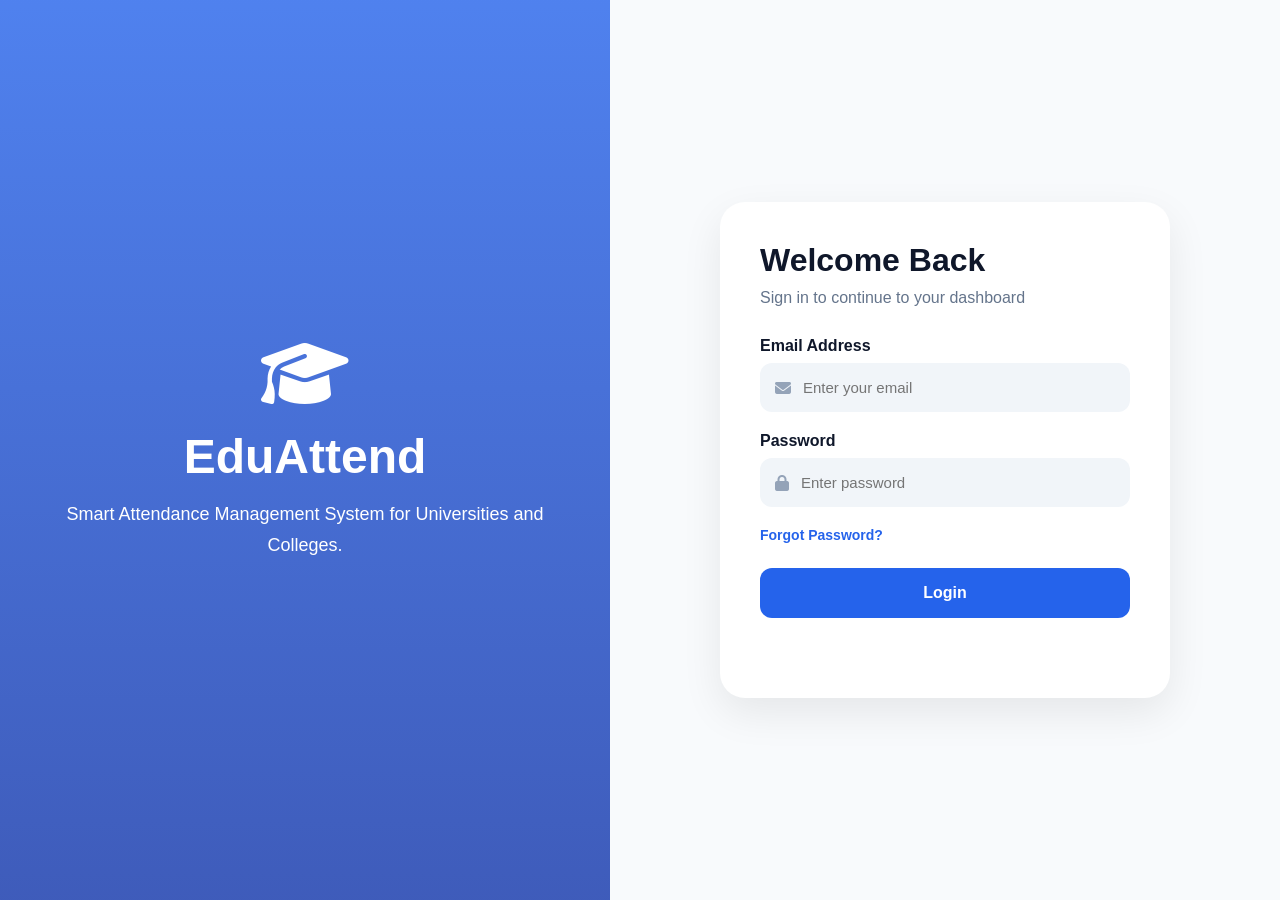
==== index.html @ f4bcd876 "renamed login.html to index.html" ====
<!DOCTYPE html>
<html lang="en">
<head>
<meta charset="UTF-8">
<meta name="viewport" content="width=device-width, initial-scale=1.0">

<title>EduAttend Login</title>

<link rel="stylesheet" href="login.css">

<link rel="stylesheet"
href="https://cdnjs.cloudflare.com/ajax/libs/font-awesome/6.5.2/css/all.min.css">
</head>

<body>

<div class="container">

    <div class="left-panel">

        <div class="overlay">

            <div class="brand">

                <i class="fa-solid fa-graduation-cap"></i>

                <h1>EduAttend</h1>

                <p>
                    Smart Attendance Management System
                    for Universities and Colleges.
                </p>

            </div>

        </div>

    </div>

    <div class="right-panel">

        <div class="login-card">

            <h2>Welcome Back</h2>

            <p class="subtitle">
                Sign in to continue to your dashboard
            </p>

            <form id="login-form">

                <div class="input-group">

                    <label>Email Address</label>

                    <div class="input-box">
                        <i class="fa-solid fa-envelope"></i>
                        <input
                            type="email"
                            id="email"
                            placeholder="Enter your email"
                            required
                        >
                    </div>

                </div>

                <div class="input-group">

                    <label>Password</label>

                    <div class="input-box">
                        <i class="fa-solid fa-lock"></i>
                        <input
                        id="password"
                            type="password"
                            placeholder="Enter password"
                            required
                        >
                    </div>

                </div>

                <div class="options">

                    

                    <a href="#">Forgot Password?</a>

                </div>

                <button type="submit" class="login-btn" id="login-btn">
                    <span id="btn-text">Login</span>
                <span id="loader" class="loader"></span>
                </button>
                
                <div id="message-box" class="message-box">  </div>

            </form>

        </div>

    </div>

</div>

<script>
    function showMessage(message, type) {
    const messageBox = document.getElementById('message-box');

    messageBox.textContent = message;

    messageBox.classList.remove('success', 'error');

    messageBox.classList.add(type);
    messageBox.classList.add('show');

    setTimeout(() => {
        messageBox.classList.remove('show');
    }, 3000);
    }

    document.getElementById('login-form').addEventListener( 'submit', async function(e){
    e.preventDefault();

    const email = document.getElementById('email').value;
    const password = document.getElementById('password').value;
    const form = document.getElementById('login-form');
    
    try{
        const loginBtn = document.getElementById('login-btn');
        const loader = document.getElementById('loader');
        const btnText = document.getElementById('btn-text');

        loginBtn.disabled = true;
        loader.classList.add('show');
        btnText.textContent = 'Logging in...';
        const response = await fetch(
            'https://attendance-app-backend-wasa.onrender.com/lecturer-login/',
            {
                method: 'POST',
                headers: {
                    'Content-Type': 'application/json'
                },
                body: JSON.stringify({
                    email: email,
                    password: password
                })
            }
        );
        const data = await response.json();

        if(response.ok){
        localStorage.setItem(
            'auth_token', data.token
        );
        loginBtn.disabled = false;
        loader.classList.remove('show');
        btnText.textContent = 'Login';
        showMessage(data.message, 'success');
        setTimeout(() => {
        window.location.href = 'dashboard.html';
    }, 3000);
    form.reset();
    }  else {
        loginBtn.disabled = false;
        loader.classList.remove('show');
        btnText.textContent = 'Login';
        showMessage(data.message, 'error');
    }

}catch (error) {
    loginBtn.disabled = false;
    loader.classList.remove('show');
    btnText.textContent = 'Login';
    showMessage('server error', 'error');

console.error(error);
} 

})

</script>

</body>
</html>
---- login.css ----
:root{
    --primary:#2563eb;
    --primary-dark:#1d4ed8;
    --dark:#0f172a;
    --text:#64748b;
    --bg:#f8fafc;
    --white:#ffffff;
}

*{
    margin:0;
    padding:0;
    box-sizing:border-box;
    font-family:Inter,Segoe UI,sans-serif;
}

body{
    background:var(--bg);
}

.container{
    min-height:100vh;
    display:flex;
}

/* LEFT SIDE */

.left-panel{
    flex:1;
    background:
    linear-gradient(
    rgba(37,99,235,.8),
    rgba(30,64,175,.85)),
    url("https://images.unsplash.com/photo-1523050854058-8df90110c9f1?w=1500");
    background-size:cover;
    background-position:center;
    position:relative;
}

.overlay{
    width:100%;
    height:100%;
    display:flex;
    justify-content:center;
    align-items:center;
    padding:40px;
}

.brand{
    color:white;
    text-align:center;
    max-width:500px;
}

.visible{
    visibility: visible;
}

.loader{
    width:16px;
    height:16px;
    border:3px solid rgba(255,255,255,.3);
    border-top:3px solid white;
    border-radius:50%;
    animation:spin 1s linear infinite;
    display:none;
}

.loader.show{
    display:block;
}

@keyframes spin{
    0%{
        transform:rotate(0deg);
    }
    100%{
        transform:rotate(360deg);
    }
}

.message-box{
    background-color: rgb(250, 61, 61); 
    height: 30px;
    margin-block-start: 10px;
    text-align: center; 
    padding-top: 3px; 
    border-radius: 5px; 
    color: white;
    opacity: 0;
    visibility: visible;
    transform: translateY(-20px);
    transition: all .3s ease;
}


.message-box.show{
    opacity: 1;
    visibility: visible;
    transform: translateY(0);
}

.message-box.success{
    background: #16a34a;
}

.message-box.error{
    background: #dc2626;
}


.brand i{
    font-size:70px;
    margin-bottom:20px;
}

.brand h1{
    font-size:48px;
    margin-bottom:15px;
}

.brand p{
    font-size:18px;
    line-height:1.7;
}

/* RIGHT SIDE */

.right-panel{
    flex:1;
    display:flex;
    justify-content:center;
    align-items:center;
    padding:30px;
}

.login-card{
    width:100%;
    max-width:450px;
    background:white;
    padding:40px;
    border-radius:25px;
    box-shadow:0 15px 40px rgba(0,0,0,.08);
}

.login-card h2{
    font-size:32px;
    color:var(--dark);
    margin-bottom:10px;
}

.subtitle{
    color:var(--text);
    margin-bottom:30px;
}

.input-group{
    margin-bottom:20px;
}

.input-group label{
    display:block;
    margin-bottom:8px;
    color:var(--dark);
    font-weight:600;
}

.input-box{
    display:flex;
    align-items:center;
    background:#f1f5f9;
    border-radius:12px;
    padding:0 15px;
}

.input-box i{
    color:#94a3b8;
}

.input-box input{
    width:100%;
    border:none;
    outline:none;
    background:transparent;
    padding:16px 12px;
    font-size:15px;
}

.options{
    display:flex;
    justify-content:space-between;
    align-items:center;
    margin-bottom:25px;
    font-size:14px;
}

.options a{
    text-decoration:none;
    color:var(--primary);
    font-weight:600;
}

.remember{
    display:flex;
    align-items:center;
    gap:8px;
    color:var(--text);
}

.login-btn{
    width:100%;
    padding:16px;
    border:none;
    border-radius:12px;
    background:var(--primary);
    color:white;
    font-size:16px;
    font-weight:600;
    cursor:pointer;
    transition:.3s;
}

.login-btn:hover{
    background:var(--primary-dark);
    transform:translateY(-2px);
}

/* MOBILE */

@media(max-width:900px){

    .container{
        flex-direction:column;
    }

    .left-panel{
        min-height:300px;
    }

    .brand h1{
        font-size:36px;
    }

    .brand p{
        font-size:16px;
    }

    .login-card{
        margin-top:-50px;
        position:relative;
        z-index:2;
    }

}

@media(max-width:500px){

    .login-card{
        padding:25px;
        border-radius:20px;
    }

    .login-card h2{
        font-size:26px;
    }

    .options{
        flex-direction:column;
        align-items:flex-start;
        gap:10px;
    }

}
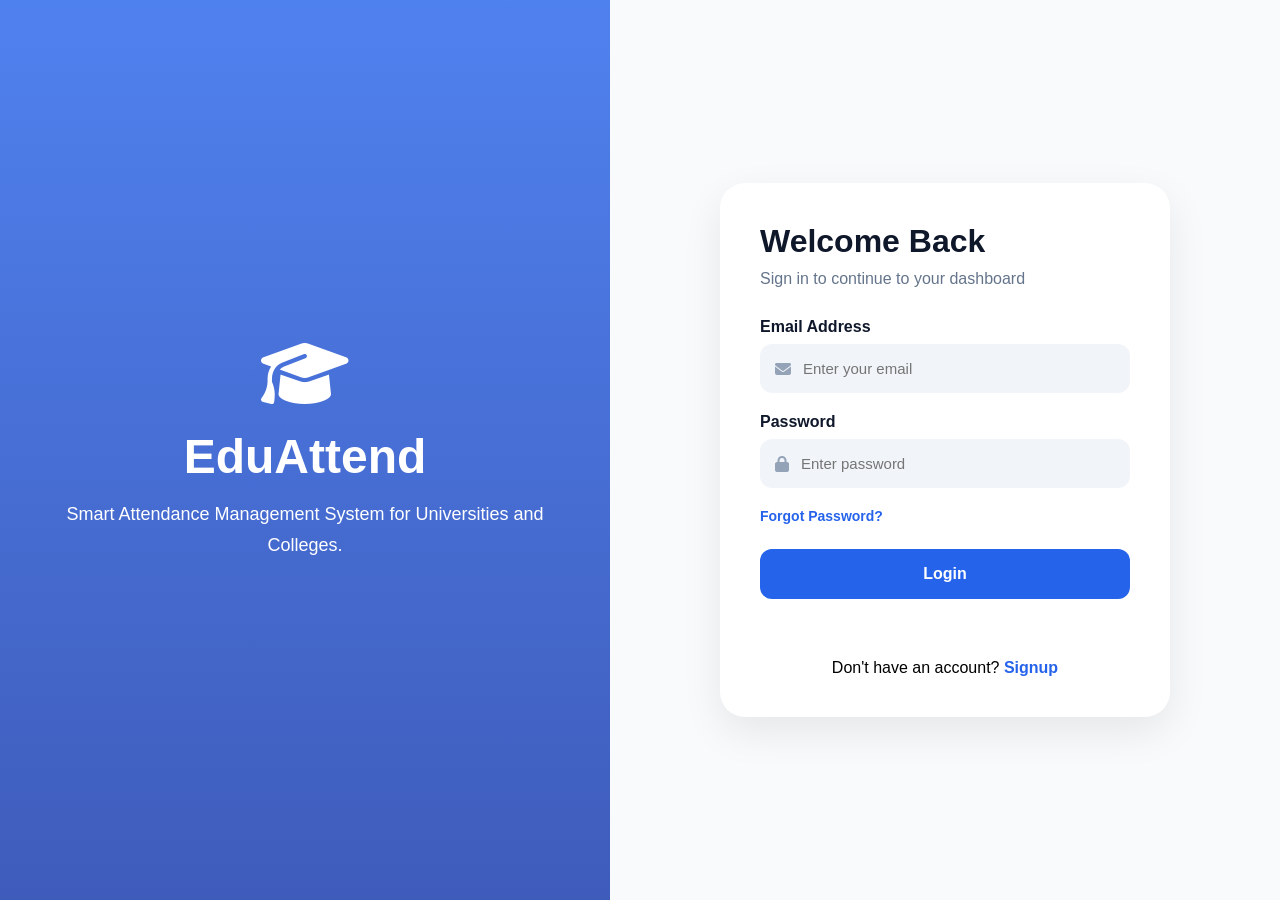
==== commit 95d0ee96: "added signup.html" ====
--- a/index.html
+++ b/index.html
@@ -98,6 +98,17 @@
 
             </form>
 
+            <div style="margin-top:20px;text-align:center;">
+
+                Don't have an account?
+
+                <a href="signup.html"
+                style="color:#2563EB;font-weight:bold;text-decoration:none;">
+                    Signup
+                </a>
+
+            </div>
+
         </div>
 
     </div>
@@ -136,7 +147,7 @@
         loader.classList.add('show');
         btnText.textContent = 'Logging in...';
         const response = await fetch(
-            'https://attendance-app-backend-wasa.onrender.com/lecturer-login/',
+            'https://attendance-app-backend-production.up.railway.app/lecturer-login/',
             {
                 method: 'POST',
                 headers: {
--- a/login.css
+++ b/login.css
@@ -64,6 +64,21 @@
     border-radius:50%;
     animation:spin 1s linear infinite;
     display:none;
+}
+
+.input-box select{
+    width:100%;
+    border:none;
+    outline:none;
+    background:transparent;
+    font-size:15px;
+    padding:10px 5px;
+    color:#333;
+    appearance:none;
+}
+
+.input-box select option{
+    color:#333;
 }
 
 .loader.show{
